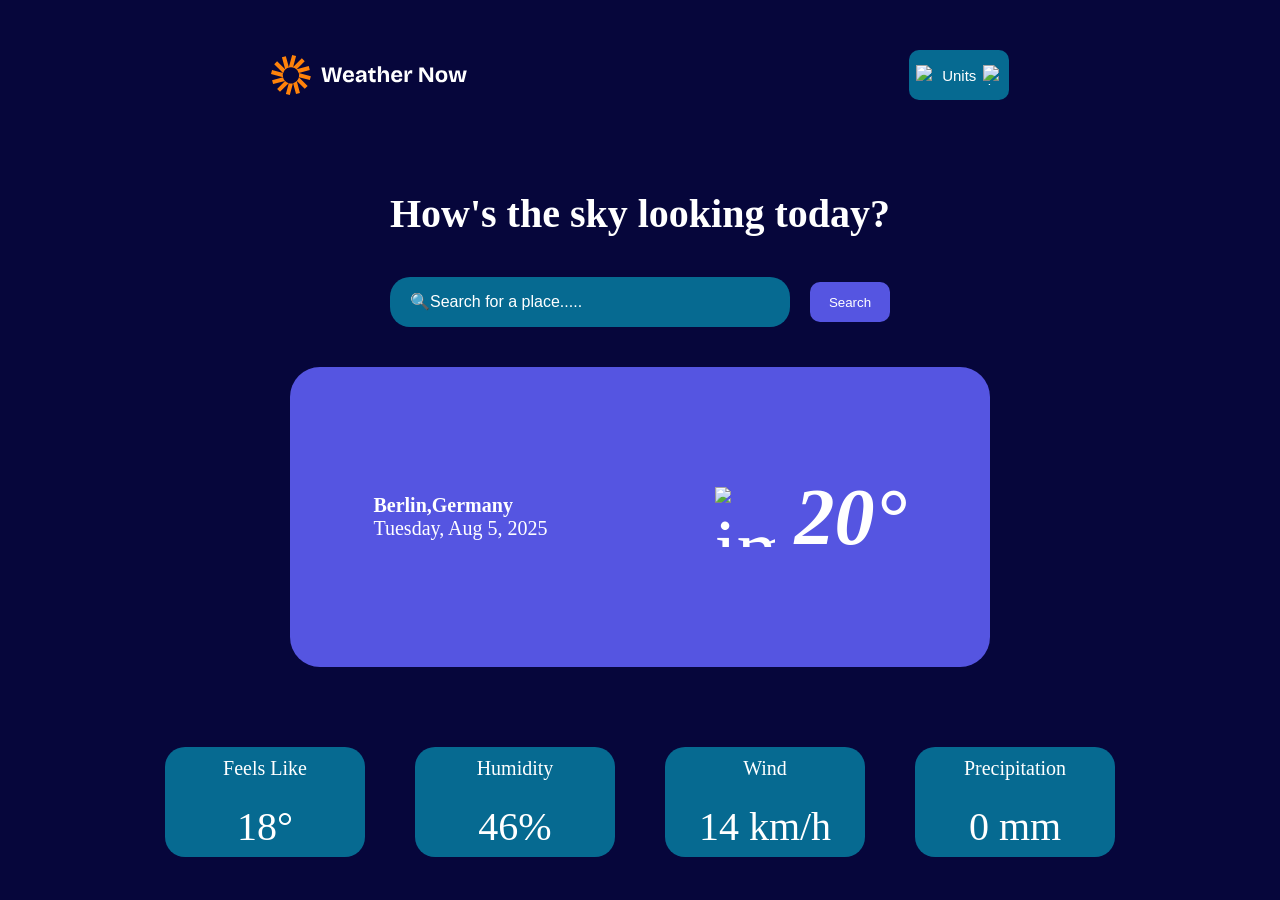
==== index.html @ a82dcd21 "Add files via upload" ====
<!doctype html>
<html lang="en">
  <head>
    <meta charset="UTF-8" />
    <meta name="viewport" content="width=device-width, initial-scale=1.0" />
    <title>Weather App</title>
    <link rel="stylesheet" href="style.css" />
  </head>
  <body>
    <div class="logo">
      <img src="logo.svg" />
      <button class="units">
        <img
          src="https://cdn-icons-png.flaticon.com/128/3980/3980962.png"
          alt="set"
        />
        Units
        <img
          src="https://cdn-icons-png.flaticon.com/128/7996/7996254.png"
          alt="drop"
        />
      </button>
    </div>
    <h1>How's the sky looking today?</h1>
    <div class="search-bar">
      <input class="sec" type="text" placeholder="🔍Search for a place....." />
      <button class="sec_1">Search</button>
    </div>
    <div class="show1">
      <div class="show">
      <!-- <div class="images">
            <img src="bg-today-small.svg" alt="image">
        </div> -->
      <div class="left-part">
        <h4>Berlin,Germany</h4>
        <p>Tuesday, Aug 5, 2025</p>
      </div>
      <div class="right-part">
        <img class="weather_img"
          src="https://cdn-icons-png.flaticon.com/128/869/869869.png"
          alt="image"
        />
        <p><b><i>20°</i></b></p>
      </div>
    </div>
    </div>
    <div class="lower-part">
        <div class="feels">
          <p>Feels Like</p>
          <br>
          <p>18°</p>
        </div>
        <div class="humidity">
          <p>Humidity</p>
          <br>
          <p>46%</p>
        </div>
        <div class="wind">
          <p>Wind</p>
          <br>
          <p>14 km/h</p>
        </div>
        <div class="precipitation">
          <p>Precipitation</p>
          <br>
          <p>0 mm</p>
        </div>
    </div>
    <script src="app.js"></script>
  </body>
</html>
---- style.css ----
*{
    margin:0px;
    padding: 0px;
    
}
body{
    background-color: rgb(6, 6, 59);
}
.logo{
    display: flex;
    align-items: center;
    justify-content: space-around;
    margin: 50px;
}
.logo button{
    color: white;
    height: 50px;
    width: 100px;
    background-color:rgb(6, 106, 145);
    text-align: center;
    display: flex;
    align-items: center;
    justify-content: space-evenly;
    font-size: 15px;
    border-radius: 10px;
    border: none;
    cursor: pointer;
}
.logo button img{
    height: 20px;
    width: 20px;
    background-color: transparent;
}
h1{
    text-align: center;
    color: white;
    font-size: 40px;
   padding-top: 40px;
}
.search-bar{
    display: flex;
    align-items: center;
    justify-content: center;
    gap: 20px;
    padding-top: 40px;
}
.search-bar input{
    height: 50px;
    width: 400px;
    background-color:rgb(6, 106, 145);
    border-radius: 20px;
    border: none;
}
.search-bar ::placeholder{
    color: white;
    font-size: 16px;
    padding-left: 20px;
}
.search-bar button{
    height: 40px;
    width: 80px;
    color: white;
    background-color: rgb(85, 85, 225);
    border-radius: 10px;
    border: none;
}
.sec_1{
    cursor: pointer;
}
.show1{
    display: flex;
    align-items: center;
    justify-content: center;
}
.show{
    height: 300px;
    width: 700px;
    /* flex-basis:50px; */
    /* width: auto; */
    /* border: 2px solid white; */
   border-radius: 30px;
    background-color: rgb(85, 85, 225);
    margin: 40px;
    display: flex;
    align-items: center;
    justify-content: space-around;
}
/* .show img{
    height: 360px;
    width: 1000px;
} */
 /* .images{
    height: 100px;
    width: 300px;
 } */
/* .images img{
    border: 2px solid white;
    width: 900px;
    /* height: 300px; */
.left-part{
    color: white;
    font-size: 20px;
}
.right-part{
    color: white;
    display: flex;
    align-items: center;
    justify-content: center;
    font-size: 80px;
    gap: 20px;
}
.right-part img{
    height: 60px;
    width: 60px;
    background-color: transparent;
}
    
.lower-part{
    width: auto;
    /* display: grid;
    grid-template-columns: repeat(4,4fr); */
    display: flex;
    align-items: center;
    justify-content: center;
    gap: 50px;
    padding: 40px;
    text-align: center;
    font-size: 20px;
    /* display: flex;
    align-items: center;
    justify-content: center; */
    margin: 0 40px;
}
.feels{
    height: 100px;
    width: 200px;
    /* border: 2px solid white; */
    color: white;
    background-color:rgb(6, 106, 145);
    border-radius: 20px;
    padding-top: 10px;
}
.feels p:last-child{
    font-size:40px;
}
.humidity{
    height: 100px;
    width: 200px;
    /* border: 2px solid white; */
    color: white;
    background-color:rgb(6, 106, 145);
    border-radius: 20px;
     padding-top: 10px;
}
.humidity p:last-child{
    font-size:40px;
}
.wind{
    height: 100px;
    width: 200px;
    /* border: 2px solid white; */
    color: white;
    background-color:rgb(6, 106, 145);
    border-radius: 20px;
     padding-top: 10px;
}
.wind p:last-child{
    font-size:40px;
}
.precipitation{
    height: 100px;
    width: 200px;
    /* border: 2px solid white; */
    color: white;
    background-color:rgb(6, 106, 145);
    border-radius: 20px;
    padding-top: 10px;
}
.precipitation p:last-child{
    font-size:40px;
}
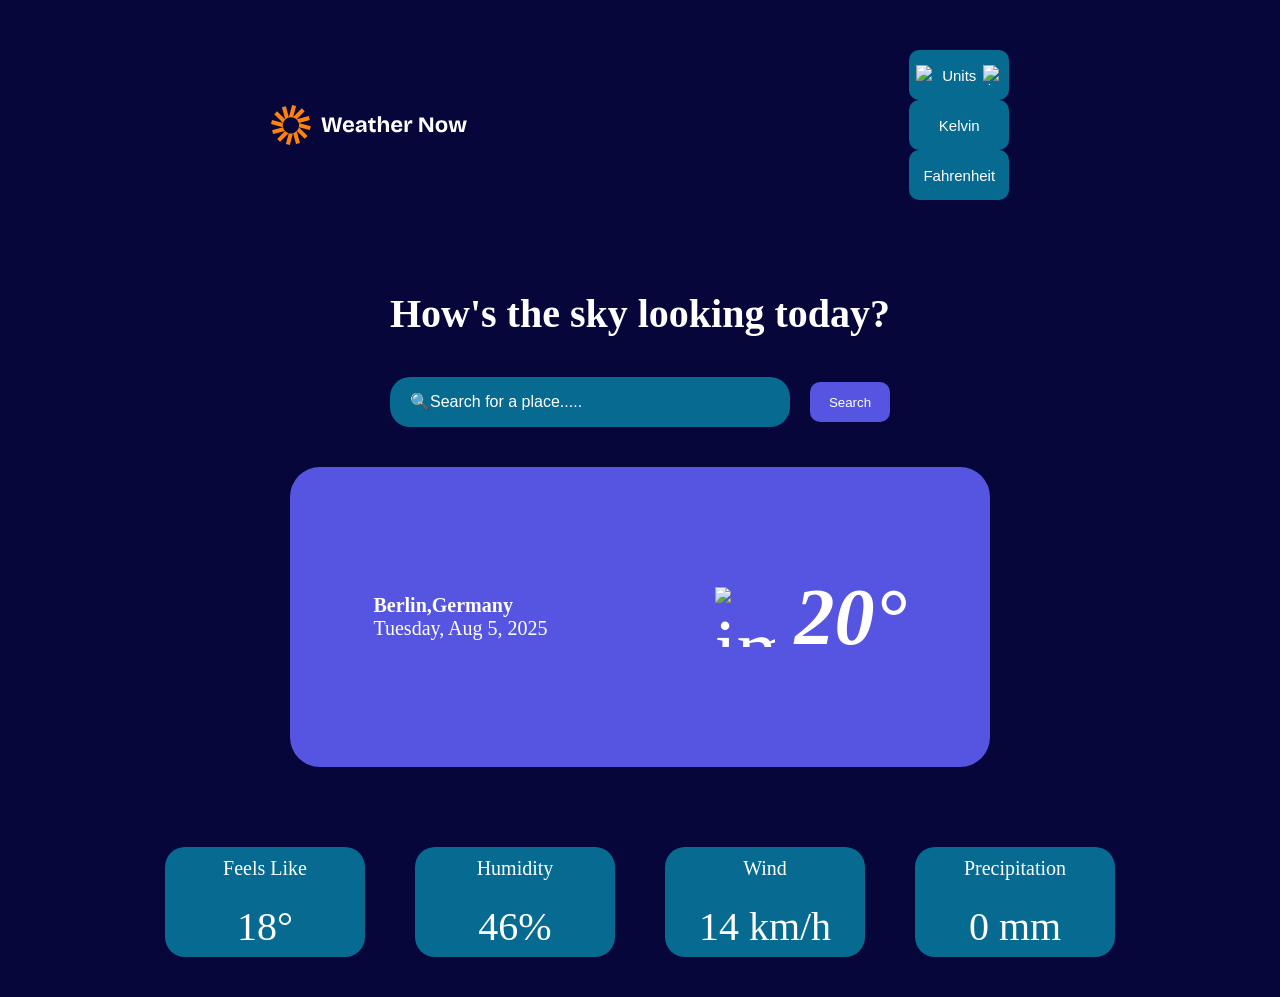
==== commit 56fe56b4: "Enhance weather app with unit selection dropdown Added a dropdown menu for unit selection in the wea" ====
--- a/index.html
+++ b/index.html
@@ -1,33 +1,35 @@
 <!doctype html>
 <html lang="en">
-  <head>
-    <meta charset="UTF-8" />
-    <meta name="viewport" content="width=device-width, initial-scale=1.0" />
-    <title>Weather App</title>
-    <link rel="stylesheet" href="style.css" />
-  </head>
-  <body>
-    <div class="logo">
-      <img src="logo.svg" />
+
+<head>
+  <meta charset="UTF-8" />
+  <meta name="viewport" content="width=device-width, initial-scale=1.0" />
+  <title>Weather App</title>
+  <link rel="stylesheet" href="style.css" />
+</head>
+
+<body>
+  <div class="logo">
+    <img src="logo.svg" />
+    <div class="dropdown">
       <button class="units">
-        <img
-          src="https://cdn-icons-png.flaticon.com/128/3980/3980962.png"
-          alt="set"
-        />
+        <img src="https://cdn-icons-png.flaticon.com/128/3980/3980962.png" alt="set" />
         Units
-        <img
-          src="https://cdn-icons-png.flaticon.com/128/7996/7996254.png"
-          alt="drop"
-        />
+        <img src="https://cdn-icons-png.flaticon.com/128/7996/7996254.png" alt="drop" />
       </button>
+      <div class="dropdown-menu">
+        <button id="demo">Kelvin</button>
+        <button id="demo2">Fahrenheit</button>
+      </div>
     </div>
-    <h1>How's the sky looking today?</h1>
-    <div class="search-bar">
-      <input class="sec" type="text" placeholder="🔍Search for a place....." />
-      <button class="sec_1">Search</button>
-    </div>
-    <div class="show1">
-      <div class="show">
+  </div>
+  <h1>How's the sky looking today?</h1>
+  <div class="search-bar">
+    <input class="sec" type="text" placeholder="🔍Search for a place....." />
+    <button class="sec_1">Search</button>
+  </div>
+  <div class="show1">
+    <div class="show">
       <!-- <div class="images">
             <img src="bg-today-small.svg" alt="image">
         </div> -->
@@ -36,36 +38,34 @@
         <p>Tuesday, Aug 5, 2025</p>
       </div>
       <div class="right-part">
-        <img class="weather_img"
-          src="https://cdn-icons-png.flaticon.com/128/869/869869.png"
-          alt="image"
-        />
+        <img class="weather_img" src="https://cdn-icons-png.flaticon.com/128/869/869869.png" alt="image" />
         <p><b><i>20°</i></b></p>
       </div>
     </div>
+  </div>
+  <div class="lower-part">
+    <div class="feels">
+      <p>Feels Like</p>
+      <br>
+      <p>18°</p>
     </div>
-    <div class="lower-part">
-        <div class="feels">
-          <p>Feels Like</p>
-          <br>
-          <p>18°</p>
-        </div>
-        <div class="humidity">
-          <p>Humidity</p>
-          <br>
-          <p>46%</p>
-        </div>
-        <div class="wind">
-          <p>Wind</p>
-          <br>
-          <p>14 km/h</p>
-        </div>
-        <div class="precipitation">
-          <p>Precipitation</p>
-          <br>
-          <p>0 mm</p>
-        </div>
+    <div class="humidity">
+      <p>Humidity</p>
+      <br>
+      <p>46%</p>
     </div>
-    <script src="app.js"></script>
-  </body>
-</html>+    <div class="wind">
+      <p>Wind</p>
+      <br>
+      <p>14 km/h</p>
+    </div>
+    <div class="precipitation">
+      <p>Precipitation</p>
+      <br>
+      <p>0 mm</p>
+    </div>
+  </div>
+  <script src="app.js"></script>
+</body>
+
+</html>
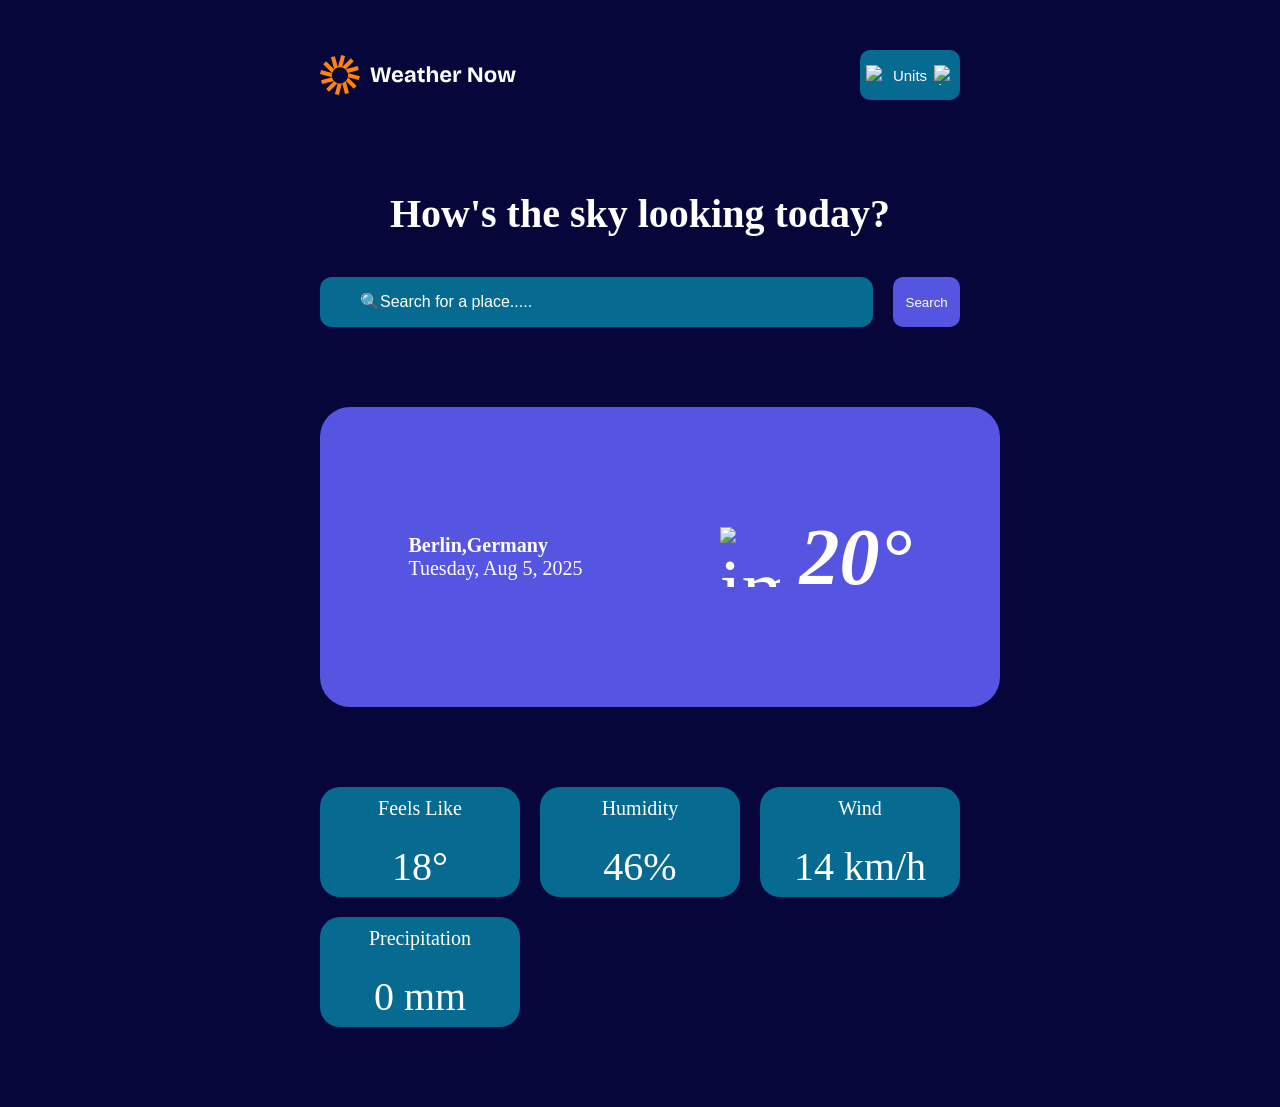
==== commit f6116405: "Refactor dropdown button IDs and add global padding Updated dropdown button IDs and added global pad" ====
--- a/index.html
+++ b/index.html
@@ -8,7 +8,7 @@
   <link rel="stylesheet" href="style.css" />
 </head>
 
-<body>
+<body class="globalHorizontalPadding">
   <div class="logo">
     <img src="logo.svg" />
     <div class="dropdown">
@@ -18,8 +18,8 @@
         <img src="https://cdn-icons-png.flaticon.com/128/7996/7996254.png" alt="drop" />
       </button>
       <div class="dropdown-menu">
-        <button id="demo">Kelvin</button>
-        <button id="demo2">Fahrenheit</button>
+        <button id="menu1">Kelvin</button>
+        <button id="menu2">Fahrenheit</button>
       </div>
     </div>
   </div>
@@ -28,7 +28,7 @@
     <input class="sec" type="text" placeholder="🔍Search for a place....." />
     <button class="sec_1">Search</button>
   </div>
-  <div class="show1">
+  
     <div class="show">
       <!-- <div class="images">
             <img src="bg-today-small.svg" alt="image">
@@ -42,7 +42,6 @@
         <p><b><i>20°</i></b></p>
       </div>
     </div>
-  </div>
   <div class="lower-part">
     <div class="feels">
       <p>Feels Like</p>
--- a/style.css
+++ b/style.css
@@ -5,12 +5,60 @@
 }
 body{
     background-color: rgb(6, 6, 59);
+    
+}
+.globalHorizontalPadding{
+    padding: 0 24px;
+}
+@media screen and (min-width: 512px) {
+    .globalHorizontalPadding{
+        padding: 0 30px;
+        max-width: 90%;
+        margin: 0 auto;
+    }
+    .search-bar input{
+        width: 60%;
+    }
+}
+@media screen and (min-width: 768px) {
+    .globalHorizontalPadding{
+        padding: 0 36px;
+        max-width: 65%;
+        margin: 0 auto;
+    }
+    .show{
+        display: flex;
+        align-items: center;
+        justify-content: space-around !important;
+    }
+}
+@media screen and (min-width: 1024px) {
+    .globalHorizontalPadding{
+        padding: 0 44px;
+        max-width: 50%;
+        margin: 0 auto;
+    }
+}
+@media screen and (min-width: 1200px) {
+    .globalHorizontalPadding{
+        padding: 0 50px;
+        max-width: 50%;
+        margin: 0 auto;
+    }
+    
+}
+@media screen and (min-width: 1460px) {
+    .globalHorizontalPadding{
+        padding: 0 56px;
+        max-width: 50%;
+        margin: 0 auto;
+    }
 }
 .logo{
     display: flex;
     align-items: center;
-    justify-content: space-around;
-    margin: 50px;
+    justify-content: space-between;
+    margin: 50px 0;
 }
 .logo button{
     color: white;
@@ -37,27 +85,50 @@
     font-size: 40px;
    padding-top: 40px;
 }
+.dropdown-menu{
+    display: none;
+    position: absolute;
+    margin-top: 4px;
+   
+}
+.dropdown-menu button{
+    background-color: white;
+    color: black;
+    margin-top: 4px;
+}
+
+.dropdown:hover .dropdown-menu{
+    display: block;
+}
+.dropdown-menu li{
+    list-style: none;
+    color: white;
+}
 .search-bar{
     display: flex;
     align-items: center;
-    justify-content: center;
+    justify-content: space-between;
     gap: 20px;
-    padding-top: 40px;
+    padding: 40px 0;
+    width: 100%;
 }
 .search-bar input{
     height: 50px;
-    width: 400px;
-    background-color:rgb(6, 106, 145);
-    border-radius: 20px;
+    width: 100%;
+    background-color:rgb(6, 106, 145);
+    border-radius: 12px;
     border: none;
+    padding-left: 20px;
+    color: white;
 }
 .search-bar ::placeholder{
     color: white;
     font-size: 16px;
     padding-left: 20px;
+
 }
 .search-bar button{
-    height: 40px;
+    height: 50px;
     width: 80px;
     color: white;
     background-color: rgb(85, 85, 225);
@@ -67,23 +138,25 @@
 .sec_1{
     cursor: pointer;
 }
-.show1{
+/* .show1{
     display: flex;
     align-items: center;
     justify-content: center;
-}
+} */
 .show{
     height: 300px;
-    width: 700px;
+    width:100%;
     /* flex-basis:50px; */
     /* width: auto; */
     /* border: 2px solid white; */
    border-radius: 30px;
     background-color: rgb(85, 85, 225);
-    margin: 40px;
+    margin: 40px 0;
     display: flex;
     align-items: center;
     justify-content: space-around;
+    flex-wrap: wrap;
+    padding: 0 20px;
 }
 /* .show img{
     height: 360px;
@@ -100,6 +173,7 @@
 .left-part{
     color: white;
     font-size: 20px;
+    
 }
 .right-part{
     color: white;
@@ -116,20 +190,19 @@
 }
     
 .lower-part{
-    width: auto;
-    /* display: grid;
-    grid-template-columns: repeat(4,4fr); */
-    display: flex;
-    align-items: center;
-    justify-content: center;
-    gap: 50px;
-    padding: 40px;
+    width: 100%;
+    display: flex;
+    align-items: center;
+    justify-content: space-between;
+    gap: 20px;
+    padding: 40px 0;
     text-align: center;
     font-size: 20px;
     /* display: flex;
     align-items: center;
     justify-content: center; */
-    margin: 0 40px;
+    margin: 40px 0;
+    flex-wrap: wrap;
 }
 .feels{
     height: 100px;
@@ -178,4 +251,4 @@
 }
 .precipitation p:last-child{
     font-size:40px;
-} +} 
